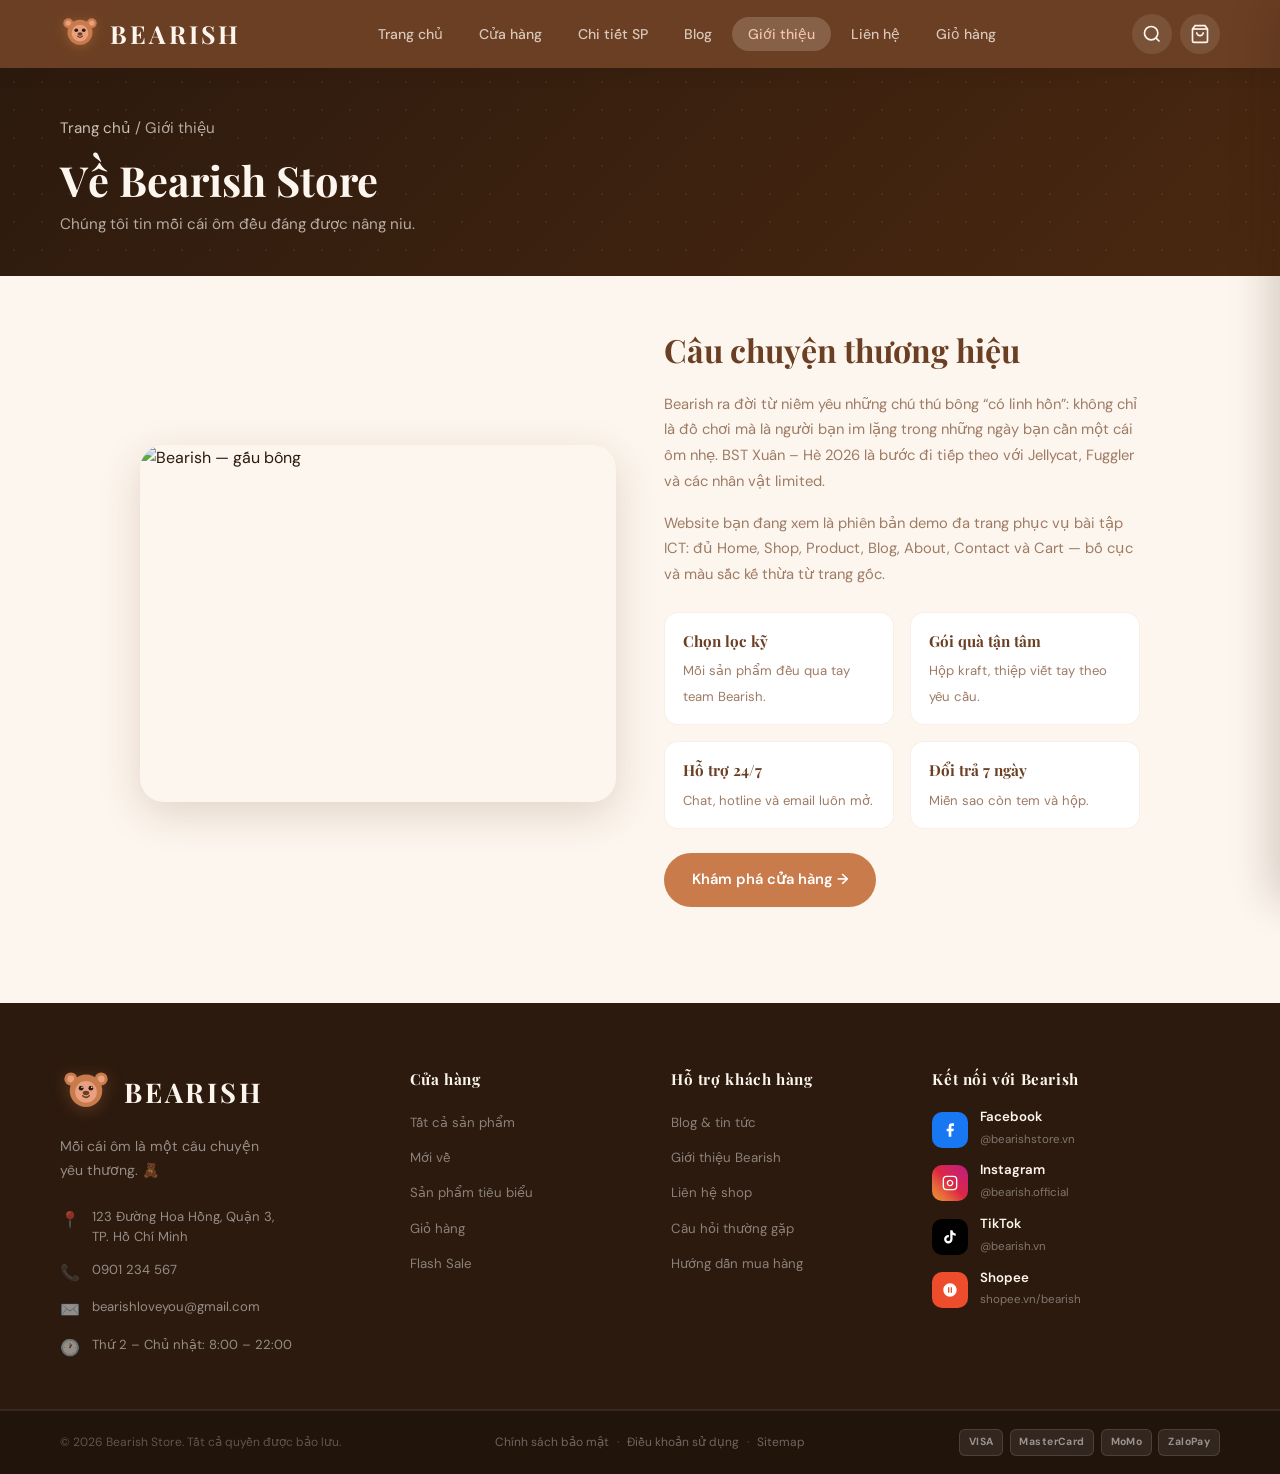
==== about.html @ 37c727de "Add files via upload" ====
<!DOCTYPE html>
<html lang="vi">
<head>
  <meta charset="UTF-8"/>
  <meta name="viewport" content="width=device-width, initial-scale=1.0"/>
  <title>Giới thiệu — Bearish Store</title>
  <link rel="preconnect" href="https://fonts.googleapis.com"/>
  <link href="https://fonts.googleapis.com/css2?family=Playfair+Display:ital,wght@0,700;1,400&family=DM+Sans:wght@300;400;500;600&display=swap" rel="stylesheet"/>
  <link rel="stylesheet" href="style.css"/>
  <link rel="stylesheet" href="about.css"/>
</head>
<body>

<header class="header">
  <a href="index.html" class="logo-wrap" aria-label="Bearish – Trang chủ">
    <svg class="logo-svg" viewBox="0 0 48 48" fill="none" xmlns="http://www.w3.org/2000/svg">
      <circle cx="10" cy="11" r="6" fill="#c97b4b"/>
      <circle cx="10" cy="11" r="3.2" fill="#e8a080"/>
      <circle cx="38" cy="11" r="6" fill="#c97b4b"/>
      <circle cx="38" cy="11" r="3.2" fill="#e8a080"/>
      <circle cx="24" cy="22" r="15" fill="#c97b4b"/>
      <circle cx="24" cy="23" r="10" fill="#e8a080"/>
      <circle cx="19.5" cy="19.5" r="2.2" fill="#2c1a0e"/>
      <circle cx="28.5" cy="19.5" r="2.2" fill="#2c1a0e"/>
      <ellipse cx="24" cy="24" rx="3" ry="2" fill="#6b3f23"/>
      <path d="M21 26.5 Q24 29.5 27 26.5" stroke="#6b3f23" stroke-width="1.4" fill="none" stroke-linecap="round"/>
    </svg>
    <span class="logo-text">BEARISH</span>
  </a>
  <button type="button" class="nav-toggle" id="navToggle" aria-label="Mở menu" aria-expanded="false">
    <span></span><span></span><span></span>
  </button>
  <nav class="site-nav" id="siteNav">
    <a href="index.html">Trang chủ</a>
    <a href="shop.html">Cửa hàng</a>
    <a href="product.html">Chi tiết SP</a>
    <a href="blog.html">Blog</a>
    <a href="about.html" class="is-active">Giới thiệu</a>
    <a href="contact.html">Liên hệ</a>
    <a href="cart.html">Giỏ hàng</a>
  </nav>
  <div class="header-actions">
    <button type="button" class="icon-btn" id="searchToggle" aria-label="Tìm kiếm">
      <svg width="20" height="20" fill="none" stroke="currentColor" stroke-width="2" viewBox="0 0 24 24">
        <circle cx="11" cy="11" r="8"/><line x1="21" y1="21" x2="16.65" y2="16.65"/>
      </svg>
    </button>
    <button type="button" class="icon-btn" id="cartToggle" aria-label="Giỏ hàng">
      <svg width="20" height="20" fill="none" stroke="currentColor" stroke-width="2" viewBox="0 0 24 24">
        <path d="M6 2L3 6v14a2 2 0 0 0 2 2h14a2 2 0 0 0 2-2V6l-3-4z"/>
        <line x1="3" y1="6" x2="21" y2="6"/>
        <path d="M16 10a4 4 0 0 1-8 0"/>
      </svg>
      <span class="cart-count" id="cartCount">0</span>
    </button>
  </div>
</header>

<div class="search-overlay" id="searchOverlay">
  <div class="search-container">
    <button type="button" class="search-close" id="searchClose" aria-label="Đóng">✕</button>
    <p class="search-label">Tìm kiếm sản phẩm</p>
    <div class="search-input-wrap">
      <svg width="20" height="20" fill="none" stroke="currentColor" stroke-width="2" viewBox="0 0 24 24">
        <circle cx="11" cy="11" r="8"/><line x1="21" y1="21" x2="16.65" y2="16.65"/>
      </svg>
      <input type="text" id="searchInput" placeholder="Nhập tên sản phẩm..." autocomplete="off"/>
    </div>
    <div class="search-results" id="searchResults"></div>
  </div>
</div>

<div class="cart-overlay" id="cartOverlay"></div>
<aside class="cart-drawer" id="cartDrawer" aria-label="Giỏ hàng">
  <div class="cart-header">
    <h3>🛒 Giỏ hàng</h3>
    <button type="button" class="cart-close" id="cartClose" aria-label="Đóng">✕</button>
  </div>
  <div class="cart-body" id="cartBody">
    <div class="cart-empty" id="cartEmpty">
      <div class="cart-empty-icon">🧸</div>
      <p>Giỏ hàng trống</p>
      <span>Hãy thêm vài chú gấu vào nhé!</span>
    </div>
    <ul class="cart-list" id="cartList"></ul>
  </div>
  <div class="cart-footer" id="cartFooter">
    <div class="cart-total">
      <span>Tổng cộng</span>
      <strong id="cartTotal">0đ</strong>
    </div>
    <button type="button" class="btn-checkout">Thanh toán ngay →</button>
    <a href="cart.html" class="cart-full-page-link">Xem giỏ hàng dạng bảng →</a>
    <button type="button" class="btn-continue" onclick="closeCart()">← Tiếp tục mua sắm</button>
  </div>
</aside>

<main class="page-main">
  <header class="page-hero">
    <div class="page-hero-inner">
      <p class="breadcrumb"><a href="index.html">Trang chủ</a> / Giới thiệu</p>
      <h1>Về Bearish Store</h1>
      <p>Chúng tôi tin mỗi cái ôm đều đáng được nâng niu.</p>
    </div>
  </header>

  <section class="about-section">
    <div class="about-grid">
      <div class="about-visual">
        <img src="images/hero.jpg" alt="Bearish — gấu bông" loading="lazy"/>
      </div>
      <div class="about-copy">
        <h2>Câu chuyện thương hiệu</h2>
        <p>
          Bearish ra đời từ niềm yêu những chú thú bông “có linh hồn”: không chỉ là đồ chơi mà là người bạn im lặng
          trong những ngày bạn cần một cái ôm nhẹ. BST Xuân – Hè 2026 là bước đi tiếp theo với Jellycat, Fuggler và
          các nhân vật limited.
        </p>
        <p>
          Website bạn đang xem là phiên bản demo đa trang phục vụ bài tập ICT: đủ Home, Shop, Product, Blog, About,
          Contact và Cart — bố cục và màu sắc kế thừa từ trang gốc.
        </p>
        <div class="about-values">
          <div class="about-value">
            <strong>Chọn lọc kỹ</strong>
            <span>Mỗi sản phẩm đều qua tay team Bearish.</span>
          </div>
          <div class="about-value">
            <strong>Gói quà tận tâm</strong>
            <span>Hộp kraft, thiệp viết tay theo yêu cầu.</span>
          </div>
          <div class="about-value">
            <strong>Hỗ trợ 24/7</strong>
            <span>Chat, hotline và email luôn mở.</span>
          </div>
          <div class="about-value">
            <strong>Đổi trả 7 ngày</strong>
            <span>Miễn sao còn tem và hộp.</span>
          </div>
        </div>
        <p class="about-cta-wrap">
          <a href="shop.html" class="btn-primary-lg about-cta-link">Khám phá cửa hàng →</a>
        </p>
      </div>
    </div>
  </section>
</main>

<footer class="site-footer">
  <div class="footer-top">
    <div class="footer-inner">
      <div class="footer-col footer-brand-col">
        <a href="index.html" class="footer-logo-wrap" aria-label="Bearish">
          <svg class="footer-logo-svg" viewBox="0 0 48 48" fill="none" xmlns="http://www.w3.org/2000/svg">
            <circle cx="10" cy="11" r="6" fill="#c97b4b"/>
            <circle cx="10" cy="11" r="3.2" fill="#e8a080"/>
            <circle cx="38" cy="11" r="6" fill="#c97b4b"/>
            <circle cx="38" cy="11" r="3.2" fill="#e8a080"/>
            <circle cx="24" cy="22" r="15" fill="#c97b4b"/>
            <circle cx="24" cy="23" r="10" fill="#e8a080"/>
            <circle cx="19.5" cy="19.5" r="2.2" fill="#2c1a0e"/>
            <circle cx="20.3" cy="18.7" r="0.7" fill="white"/>
            <circle cx="28.5" cy="19.5" r="2.2" fill="#2c1a0e"/>
            <circle cx="29.3" cy="18.7" r="0.7" fill="white"/>
            <ellipse cx="24" cy="24" rx="3" ry="2" fill="#6b3f23"/>
            <path d="M21 26.5 Q24 29.5 27 26.5" stroke="#6b3f23" stroke-width="1.4" fill="none" stroke-linecap="round"/>
          </svg>
          <span class="footer-logo-text">BEARISH</span>
        </a>
        <p class="footer-tagline">Mỗi cái ôm là một câu chuyện<br/>yêu thương. 🧸</p>
        <div class="footer-info-list">
          <div class="footer-info-item">
            <span class="fi-icon">📍</span>
            <span>123 Đường Hoa Hồng, Quận 3,<br/>TP. Hồ Chí Minh</span>
          </div>
          <div class="footer-info-item">
            <span class="fi-icon">📞</span>
            <span>0901 234 567</span>
          </div>
          <div class="footer-info-item">
            <span class="fi-icon">✉️</span>
            <span>bearishloveyou@gmail.com</span>
          </div>
          <div class="footer-info-item">
            <span class="fi-icon">🕐</span>
            <span>Thứ 2 – Chủ nhật: 8:00 – 22:00</span>
          </div>
        </div>
      </div>
      <div class="footer-col">
        <h5>Cửa hàng</h5>
        <ul>
          <li><a href="shop.html">Tất cả sản phẩm</a></li>
          <li><a href="index.html#new-products">Mới về</a></li>
          <li><a href="product.html">Sản phẩm tiêu biểu</a></li>
          <li><a href="cart.html">Giỏ hàng</a></li>
          <li><a href="index.html#banner">Flash Sale</a></li>
        </ul>
      </div>
      <div class="footer-col">
        <h5>Hỗ trợ khách hàng</h5>
        <ul>
          <li><a href="blog.html">Blog &amp; tin tức</a></li>
          <li><a href="about.html">Giới thiệu Bearish</a></li>
          <li><a href="contact.html">Liên hệ shop</a></li>
          <li><a href="contact.html">Câu hỏi thường gặp</a></li>
          <li><a href="shop.html">Hướng dẫn mua hàng</a></li>
        </ul>
      </div>
      <div class="footer-col footer-social-col">
        <h5>Kết nối với Bearish</h5>
        <div class="footer-socials">
          <a href="#" class="social-link" aria-label="Facebook">
            <div class="social-icon social-icon--fb">
              <svg width="16" height="16" fill="white" viewBox="0 0 24 24"><path d="M18 2h-3a5 5 0 0 0-5 5v3H7v4h3v8h4v-8h3l1-4h-4V7a1 1 0 0 1 1-1h3z"/></svg>
            </div>
            <div class="social-info">
              <strong>Facebook</strong>
              <span>@bearishstore.vn</span>
            </div>
          </a>
          <a href="#" class="social-link" aria-label="Instagram">
            <div class="social-icon social-icon--ig">
              <svg width="16" height="16" fill="none" stroke="white" stroke-width="2" viewBox="0 0 24 24"><rect x="2" y="2" width="20" height="20" rx="5" ry="5"/><path d="M16 11.37A4 4 0 1 1 12.63 8 4 4 0 0 1 16 11.37z"/><line x1="17.5" y1="6.5" x2="17.51" y2="6.5"/></svg>
            </div>
            <div class="social-info">
              <strong>Instagram</strong>
              <span>@bearish.official</span>
            </div>
          </a>
          <a href="#" class="social-link" aria-label="TikTok">
            <div class="social-icon social-icon--tt">
              <svg width="16" height="16" fill="white" viewBox="0 0 24 24"><path d="M19.59 6.69a4.83 4.83 0 0 1-3.77-4.25V2h-3.45v13.67a2.89 2.89 0 0 1-2.88 2.5 2.89 2.89 0 0 1-2.89-2.89 2.89 2.89 0 0 1 2.89-2.89c.28 0 .54.04.79.1V9.01a6.28 6.28 0 0 0-.79-.05 6.34 6.34 0 0 0-6.34 6.34 6.34 6.34 0 0 0 6.34 6.34 6.34 6.34 0 0 0 6.33-6.34V8.69a8.19 8.19 0 0 0 4.79 1.53V6.78a4.85 4.85 0 0 1-1.02-.09z"/></svg>
            </div>
            <div class="social-info">
              <strong>TikTok</strong>
              <span>@bearish.vn</span>
            </div>
          </a>
          <a href="#" class="social-link" aria-label="Shopee">
            <div class="social-icon social-icon--shopee">
              <svg width="16" height="16" fill="white" viewBox="0 0 24 24"><path d="M12 2C6.48 2 2 6.48 2 12s4.48 10 10 10 10-4.48 10-10S17.52 2 12 2zm-1 14H9V8h2v8zm4 0h-2V8h2v8z"/></svg>
            </div>
            <div class="social-info">
              <strong>Shopee</strong>
              <span>shopee.vn/bearish</span>
            </div>
          </a>
        </div>
      </div>
    </div>
  </div>
  <div class="footer-bottom">
    <div class="footer-bottom-inner">
      <p>© 2026 Bearish Store. Tất cả quyền được bảo lưu.</p>
      <div class="footer-bottom-links">
        <a href="#">Chính sách bảo mật</a>
        <span>·</span>
        <a href="#">Điều khoản sử dụng</a>
        <span>·</span>
        <a href="#">Sitemap</a>
      </div>
      <div class="footer-payment-icons">
        <span class="pay-badge">VISA</span>
        <span class="pay-badge">MasterCard</span>
        <span class="pay-badge">MoMo</span>
        <span class="pay-badge">ZaloPay</span>
      </div>
    </div>
  </div>
</footer>

<button type="button" class="back-to-top" id="backToTop" aria-label="Lên đầu trang" onclick="window.scrollTo({top:0,behavior:'smooth'})">
  <svg width="20" height="20" fill="none" stroke="currentColor" stroke-width="2.5" viewBox="0 0 24 24"><polyline points="18 15 12 9 6 15"/></svg>
</button>
<div class="toast" id="toast"></div>
<script src="main.js" defer></script>
</body>
</html>
---- style.css ----
@import url('https://fonts.googleapis.com/css2?family=Playfair+Display:ital,wght@0,700;1,400&family=DM+Sans:wght@300;400;500;600&display=swap');

:root {
  --cream:      #fdf6ee;
  --warm:       #fffaf5;
  --blush:      #f2c4b0;
  --peach:      #e8a080;
  --caramel:    #c97b4b;
  --brown:      #6b3f23;
  --dark:       #2c1a0e;
  --muted:      #9e7b65;
  --white:      #ffffff;
 
  --font-head:  'Playfair Display', Georgia, serif;
  --font-body:  'DM Sans', Arial, sans-serif;
 
  --r-sm:  8px;
  --r-md:  14px;
  --r-lg:  24px;
  --r-pill:999px;
 
  --shadow:      0 4px 20px rgba(107,63,35,.10);
  --shadow-lg:   0 12px 40px rgba(107,63,35,.18);
  --transition:  0.28s cubic-bezier(.34,1.56,.64,1);
}

*, *::before, *::after { box-sizing: border-box; margin: 0; padding: 0; }
html { scroll-behavior: smooth; }
body {
  font-family: var(--font-body);
  background: var(--cream);
  color: var(--dark);
  line-height: 1.6;
  -webkit-font-smoothing: antialiased;
}
a { text-decoration: none; color: inherit; }
img { display: block; max-width: 100%; }
ul { list-style: none; }
button { font-family: var(--font-body); cursor: pointer; }
 

.header {
  position: sticky;
  top: 0;
  z-index: 200;
  display: flex;
  align-items: center;
  justify-content: space-between;
  padding: 0 60px;
  height: 68px;
  background: var(--brown);
  box-shadow: 0 2px 16px rgba(44,26,14,.25);
}
 
.logo {
  font-family: var(--font-head);
  font-size: 1.6rem;
  font-weight: 700;
  color: var(--cream);
  letter-spacing: 3px;
  user-select: none;
}
 
.nav-toggle {
  display: none;
  flex-direction: column;
  justify-content: center;
  gap: 5px;
  width: 44px;
  height: 44px;
  padding: 10px;
  border: none;
  background: rgba(253, 246, 238, 0.1);
  border-radius: 10px;
  cursor: pointer;
  flex-shrink: 0;
}

.nav-toggle span {
  display: block;
  width: 22px;
  height: 2px;
  background: var(--cream);
  border-radius: 2px;
  transition: transform 0.25s, opacity 0.25s;
}

.nav-toggle[aria-expanded="true"] span:nth-child(1) {
  transform: translateY(7px) rotate(45deg);
}

.nav-toggle[aria-expanded="true"] span:nth-child(2) {
  opacity: 0;
}

.nav-toggle[aria-expanded="true"] span:nth-child(3) {
  transform: translateY(-7px) rotate(-45deg);
}

.header .site-nav {
  display: flex;
  gap: 4px;
  align-items: center;
}

.header .site-nav a {
  padding: 6px 16px;
  font-size: 0.88rem;
  font-weight: 500;
  color: rgba(253,246,238,.75);
  border-radius: var(--r-pill);
  transition: background .2s, color .2s;
}
 
.header .site-nav a:hover {
  background: rgba(253,246,238,.12);
  color: var(--blush);
}

.header .site-nav a.is-active {
  background: rgba(253,246,238,.18);
  color: var(--blush);
}
 
.header-actions { display: flex; gap: 8px; }
 
.icon-btn {
  position: relative;
  width: 40px; height: 40px;
  display: flex; align-items: center; justify-content: center;
  border: none;
  background: rgba(253,246,238,.1);
  border-radius: 50%;
  color: var(--cream);
  transition: background var(--transition), transform var(--transition);
}
 
.icon-btn:hover { background: rgba(253,246,238,.22); transform: scale(1.1); }
 
.cart-count {
  position: absolute;
  top: 3px; right: 3px;
  min-width: 18px; height: 18px;
  background: var(--caramel);
  color: #fff;
  font-size: 0.6rem;
  font-weight: 700;
  border-radius: var(--r-pill);
  display: none;
  align-items: center;
  justify-content: center;
  padding: 0 3px;
}

.cart-count.is-visible {
  display: flex;
}
 

 

.section-head {
  text-align: center;
  margin-bottom: 2.5rem;
}
 
.section-head h2 {
  font-family: var(--font-head);
  font-size: clamp(1.5rem, 3vw, 2.2rem);
  font-weight: 700;
  color: var(--brown);
  letter-spacing: .06em;
  margin-bottom: .5rem;
}
 
.section-head p {
  font-size: .9rem;
  color: var(--muted);
  font-weight: 300;
}
 

.products, .new-products {
  padding: 72px 60px;
}
 
.products { background: var(--cream); }
.new-products { background: var(--warm); }
 
.product-grid {
  display: grid;
  grid-template-columns: repeat(4, 1fr);
  gap: 22px;
}
 

.product {
  position: relative;
  background: var(--white);
  border: 1px solid rgba(201,123,75,.12);
  border-radius: var(--r-lg);
  overflow: hidden;
  transition: transform var(--transition), box-shadow .3s;
}
 
.product:hover {
  transform: translateY(-6px);
  box-shadow: var(--shadow-lg);
}
 

.prod-badge {
  position: absolute;
  top: 12px; left: 12px;
  z-index: 2;
  padding: .25rem .65rem;
  border-radius: var(--r-pill);
  font-size: .68rem;
  font-weight: 700;
  letter-spacing: .04em;
  text-transform: uppercase;
}
 
.badge-hot     { background: #ff5722; color: #fff; }
.badge-new     { background: var(--caramel); color: #fff; }
.badge-limited { background: var(--brown); color: #fff; }
 

.prod-img-wrap {
  width: 100%;
  aspect-ratio: 1/1;
  overflow: hidden;
  background: #f9f6f2;
  display: flex; align-items: center; justify-content: center;
}
 
.prod-img-wrap img {
  width: 100%;
  height: 100%;
  object-fit: contain;
  padding: 12px;
  transition: transform .4s ease;
}
 
.product:hover .prod-img-wrap img { transform: scale(1.06); }
 

.prod-info {
  padding: 1rem 1.1rem 1.25rem;
}
 
.prod-info h4 {
  font-family: var(--font-head);
  font-size: .95rem;
  font-weight: 700;
  color: var(--dark);
  margin-bottom: .35rem;
  line-height: 1.35;
}
 
.prod-price {
  font-size: .95rem;
  font-weight: 600;
  color: var(--caramel);
  margin-bottom: .85rem;
}
 
.btn-add {
  width: 100%;
  padding: .6rem;
  background: var(--cream);
  border: 1.5px solid rgba(201,123,75,.3);
  border-radius: var(--r-pill);
  font-size: .8rem;
  font-weight: 600;
  color: var(--brown);
  transition: background .2s, color .2s, border-color .2s, transform var(--transition);
}
 
.btn-add:hover {
  background: var(--caramel);
  border-color: var(--caramel);
  color: #fff;
  transform: scale(1.02);
}
 

.fuggler-grid { grid-template-columns: repeat(4, 1fr); }
 
.fuggler-card {
  border-color: rgba(107,63,35,.18);
}
 
.fuggler-card .prod-img-wrap {
  background: #f5ede4;
}
 

.small-banner {
  background: linear-gradient(135deg, var(--brown) 0%, #3d200e 100%);
  padding: 64px 60px;
  text-align: center;
  position: relative;
  overflow: hidden;
}
 
.small-banner::before {
  content: '';
  position: absolute;
  inset: 0;
  background-image: radial-gradient(circle, rgba(242,196,176,.07) 1px, transparent 1px);
  background-size: 28px 28px;
}
 
.banner-inner { position: relative; z-index: 1; }
 
.banner-inner h2 {
  font-family: var(--font-head);
  font-size: clamp(2rem, 4vw, 3rem);
  color: var(--cream);
  font-weight: 700;
  margin-bottom: .5rem;
}
 
.banner-inner p {
  font-size: .9rem;
  color: var(--blush);
  margin-bottom: 1.75rem;
}
 
.banner-inner button {
  padding: 12px 32px;
  background: var(--caramel);
  color: #fff;
  border: none;
  border-radius: var(--r-pill);
  font-size: .9rem;
  font-weight: 600;
  transition: background .2s, transform var(--transition);
}
 
.banner-inner button:hover { background: var(--cream); color: var(--brown); transform: translateY(-2px); }
 

.newsletter {
  padding: 72px 60px;
  background: var(--cream);
  text-align: center;
}
 
.newsletter-inner { max-width: 560px; margin: 0 auto; }
 
.newsletter-inner h2 {
  font-family: var(--font-head);
  font-size: clamp(1.6rem, 3vw, 2.2rem);
  font-weight: 700;
  color: var(--brown);
  margin-bottom: .5rem;
}
 
.newsletter-inner > p {
  font-size: .9rem;
  color: var(--muted);
  margin-bottom: 1.5rem;
}
 
.newsletter-box {
  display: flex;
  gap: 0;
  border-radius: var(--r-pill);
  overflow: hidden;
  box-shadow: var(--shadow);
  border: 1.5px solid rgba(201,123,75,.2);
}
 
.newsletter-box input {
  flex: 1;
  padding: 14px 20px;
  border: none;
  outline: none;
  font-family: var(--font-body);
  font-size: .9rem;
  background: var(--white);
  color: var(--dark);
}
 
.newsletter-box button {
  padding: 14px 24px;
  background: var(--caramel);
  color: #fff;
  border: none;
  font-weight: 600;
  font-size: .88rem;
  transition: background .2s;
}
 
.newsletter-box button:hover { background: var(--brown); }
 
.newsletter-note { font-size: .75rem; color: var(--muted); margin-top: 1rem; }
 

footer {
  background: var(--dark);
  color: rgba(255,255,255,.6);
  padding: 0;
}
 
.footer-inner {
  display: flex;
  justify-content: space-between;
  align-items: flex-start;
  padding: 48px 60px;
  gap: 48px;
  flex-wrap: wrap;
}
 
.footer-logo {
  font-family: var(--font-head);
  font-size: 1.5rem;
  font-weight: 700;
  color: var(--cream);
  letter-spacing: 3px;
  margin-bottom: .75rem;
}
 
.footer-brand p { font-size: .85rem; line-height: 1.65; max-width: 200px; }
 
.footer-links { display: flex; gap: 48px; }
 
.footer-links div { display: flex; flex-direction: column; gap: 8px; }
 
.footer-links h5 {
  font-family: var(--font-head);
  font-size: .88rem;
  font-weight: 700;
  color: var(--cream);
  margin-bottom: 4px;
}
 
.footer-links a { font-size: .82rem; color: rgba(255,255,255,.45); transition: color .2s; }
.footer-links a:hover { color: var(--blush); }
 
.footer-bottom {
  padding: 18px 60px;
  border-top: 1px solid rgba(255,255,255,.08);
  font-size: .78rem;
  text-align: center;
  color: rgba(255,255,255,.3);
}
 

.search-overlay {
  position: fixed;
  inset: 0;
  z-index: 900;
  background: rgba(44,26,14,.7);
  backdrop-filter: blur(6px);
  display: flex;
  align-items: flex-start;
  justify-content: center;
  padding-top: 100px;
  opacity: 0;
  pointer-events: none;
  transition: opacity .3s;
}
 
.search-overlay.show { opacity: 1; pointer-events: all; }
 
.search-container {
  background: var(--white);
  border-radius: var(--r-lg);
  padding: 2rem 2rem 1.5rem;
  width: 100%;
  max-width: 580px;
  position: relative;
  box-shadow: 0 24px 64px rgba(44,26,14,.35);
}
 
.search-close {
  position: absolute;
  top: 1rem; right: 1rem;
  width: 32px; height: 32px;
  border: none;
  background: rgba(201,123,75,.12);
  border-radius: 50%;
  font-size: .85rem;
  color: var(--brown);
  display: flex; align-items: center; justify-content: center;
}
 
.search-close:hover { background: var(--caramel); color: #fff; }
 
.search-label {
  font-size: .75rem;
  font-weight: 600;
  letter-spacing: .08em;
  text-transform: uppercase;
  color: var(--caramel);
  margin-bottom: 1rem;
}
 
.search-input-wrap {
  display: flex;
  align-items: center;
  gap: .75rem;
  padding: .75rem 1rem;
  border: 2px solid rgba(201,123,75,.25);
  border-radius: var(--r-md);
  background: var(--cream);
  transition: border-color .2s;
}
 
.search-input-wrap:focus-within { border-color: var(--caramel); }
 
.search-input-wrap svg { color: var(--muted); flex-shrink: 0; }
 
.search-input-wrap input {
  flex: 1;
  border: none;
  outline: none;
  font-family: var(--font-body);
  font-size: 1rem;
  background: transparent;
  color: var(--dark);
}
 
.search-results { margin-top: 1rem; max-height: 240px; overflow-y: auto; }
 
.result-item {
  padding: .7rem 1rem;
  border-radius: var(--r-sm);
  font-size: .9rem;
  color: var(--dark);
  transition: background .15s;
  cursor: pointer;
}
 
.result-item:hover { background: rgba(201,123,75,.1); }
.result-item mark { background: none; color: var(--caramel); font-weight: 700; }

a.result-item {
  display: block;
  text-decoration: none;
  color: inherit;
}
 
.no-result { font-size: .88rem; color: var(--muted); padding: .75rem 1rem; }
 
.search-suggestions {
  display: flex;
  align-items: center;
  gap: .5rem;
  flex-wrap: wrap;
  margin-top: 1.25rem;
  padding-top: 1rem;
  border-top: 1px solid rgba(201,123,75,.12);
  font-size: .8rem;
  color: var(--muted);
}
 
.suggest-tag {
  padding: .28rem .75rem;
  background: rgba(201,123,75,.1);
  border: none;
  border-radius: var(--r-pill);
  font-size: .78rem;
  font-weight: 500;
  color: var(--caramel);
  transition: background .2s, color .2s;
}
 
.suggest-tag:hover { background: var(--caramel); color: #fff; }
 

.cart-overlay {
  position: fixed;
  inset: 0;
  z-index: 300;
  background: rgba(44,26,14,.45);
  opacity: 0;
  pointer-events: none;
  transition: opacity .3s;
}
 
.cart-overlay.show { opacity: 1; pointer-events: all; }
 
.cart-drawer {
  position: fixed;
  top: 0; right: 0;
  z-index: 400;
  width: 400px;
  max-width: 95vw;
  height: 100vh;
  background: var(--white);
  box-shadow: -8px 0 40px rgba(44,26,14,.2);
  display: flex;
  flex-direction: column;
  transform: translateX(100%);
  transition: transform .35s cubic-bezier(.4,0,.2,1);
}
 
.cart-drawer.open { transform: translateX(0); }
 
.cart-header {
  display: flex;
  align-items: center;
  justify-content: space-between;
  padding: 1.25rem 1.5rem;
  border-bottom: 1px solid rgba(201,123,75,.15);
  background: var(--cream);
}
 
.cart-header h3 { font-family: var(--font-head); font-size: 1.1rem; color: var(--brown); }
 
.cart-close {
  width: 32px; height: 32px;
  border: none;
  background: rgba(201,123,75,.12);
  border-radius: 50%;
  font-size: .85rem;
  color: var(--brown);
  display: flex; align-items: center; justify-content: center;
}
 
.cart-close:hover { background: var(--caramel); color: #fff; }
 
.cart-body { flex: 1; overflow-y: auto; padding: 1.25rem 1.5rem; }
 
.cart-empty {
  text-align: center;
  padding: 3rem 0;
}
 
.cart-empty-icon { font-size: 3rem; margin-bottom: 1rem; }
.cart-empty p { font-weight: 600; color: var(--dark); margin-bottom: .35rem; }
.cart-empty span { font-size: .85rem; color: var(--muted); }

.cart-empty.is-hidden {
  display: none;
}
 
.cart-list { display: flex; flex-direction: column; gap: .75rem; }
 
.cart-item {
  background: var(--cream);
  border: 1px solid rgba(201,123,75,.12);
  border-radius: var(--r-md);
  padding: .9rem 1rem;
  display: flex;
  flex-direction: column;
  gap: .5rem;
}
 
.cart-item-row {
  display: flex;
  gap: 0.75rem;
  align-items: flex-start;
}

.cart-item-thumb {
  width: 52px;
  height: 52px;
  object-fit: contain;
  border-radius: var(--r-sm);
  background: var(--white);
  flex-shrink: 0;
}

.cart-item-info {
  display: flex;
  justify-content: space-between;
  align-items: flex-start;
  gap: 0.5rem;
  flex: 1;
  min-width: 0;
}

.cart-item-info strong {
  font-size: 0.88rem;
  color: var(--dark);
  line-height: 1.35;
}

.cart-item-info span {
  font-size: 0.82rem;
  font-weight: 600;
  color: var(--caramel);
  white-space: nowrap;
}

.cart-line-subtotal {
  font-size: 0.78rem;
  color: var(--muted);
  margin-top: 0.25rem;
}
 
.cart-item-controls {
  display: flex;
  align-items: center;
  gap: .5rem;
}
 
.cart-item-controls button {
  width: 28px; height: 28px;
  border: 1.5px solid rgba(201,123,75,.3);
  background: var(--white);
  border-radius: 50%;
  font-size: .9rem;
  font-weight: 700;
  color: var(--brown);
  display: flex; align-items: center; justify-content: center;
  transition: background .15s;
}
 
.cart-item-controls button:hover { background: var(--caramel); color: #fff; border-color: var(--caramel); }
.cart-item-controls span { font-size: .9rem; font-weight: 600; min-width: 20px; text-align: center; }
 
.cart-remove {
  margin-left: auto;
  border-color: rgba(200,0,0,.2) !important;
  color: #c62828 !important;
}
 
.cart-remove:hover { background: #c62828 !important; border-color: #c62828 !important; color: #fff !important; }
 
.cart-footer {
  padding: 1.25rem 1.5rem;
  border-top: 1px solid rgba(201,123,75,.15);
  background: var(--cream);
  display: none;
  flex-direction: column;
  gap: .75rem;
}

.cart-footer.is-visible {
  display: flex;
}
 
.cart-total {
  display: flex;
  justify-content: space-between;
  font-size: .9rem;
  color: var(--muted);
}
 
.cart-total strong {
  font-size: 1.1rem;
  font-weight: 700;
  color: var(--caramel);
}
 
.btn-checkout {
  width: 100%;
  padding: .9rem;
  background: var(--caramel);
  color: #fff;
  border: none;
  border-radius: var(--r-pill);
  font-size: .9rem;
  font-weight: 600;
  transition: background .2s, transform var(--transition);
}
 
.btn-checkout:hover { background: var(--brown); transform: translateY(-1px); }
 
.btn-continue {
  width: 100%;
  padding: .7rem;
  background: transparent;
  border: 1.5px solid rgba(107,63,35,.2);
  border-radius: var(--r-pill);
  font-size: .82rem;
  font-weight: 500;
  color: var(--muted);
  transition: border-color .2s, color .2s;
}
 
.btn-continue:hover { border-color: var(--caramel); color: var(--caramel); }

.cart-full-page-link {
  display: block;
  text-align: center;
  font-size: 0.82rem;
  font-weight: 600;
  color: var(--caramel);
  text-decoration: none;
  padding: 0.35rem 0;
  transition: color 0.2s;
}

.cart-full-page-link:hover {
  color: var(--brown);
  text-decoration: underline;
}
 

.chat-bubble {
  position: fixed;
  bottom: 90px; right: 28px;
  z-index: 500;
  display: flex;
  align-items: center;
  gap: .5rem;
  padding: .7rem 1.2rem .7rem .9rem;
  background: var(--caramel);
  color: #fff;
  border-radius: var(--r-pill);
  box-shadow: 0 8px 28px rgba(201,123,75,.45);
  cursor: pointer;
  transition: background .2s, transform var(--transition), box-shadow .2s;
  user-select: none;
}
 
.chat-bubble:hover {
  background: var(--brown);
  transform: translateY(-3px);
  box-shadow: 0 12px 36px rgba(107,63,35,.45);
}
 
.chat-icon { font-size: 1.15rem; }
.chat-label { font-size: .82rem; font-weight: 600; letter-spacing: .03em; }
 
.chat-dot {
  position: absolute;
  top: -3px; right: -3px;
  width: 12px; height: 12px;
  background: #4caf50;
  border: 2px solid #fff;
  border-radius: 50%;
  animation: chatPulse 2s infinite;
}
 
@keyframes chatPulse {
  0%,100% { transform: scale(1); opacity: 1; }
  50%      { transform: scale(1.3); opacity: .7; }
}
 
.chat-box {
  position: fixed;
  bottom: 160px; right: 28px;
  z-index: 500;
  width: 340px;
  max-width: calc(100vw - 40px);
  background: var(--white);
  border-radius: var(--r-lg);
  box-shadow: 0 16px 52px rgba(44,26,14,.22);
  overflow: hidden;
  transform: scale(.92) translateY(12px);
  opacity: 0;
  pointer-events: none;
  transition: transform .3s cubic-bezier(.34,1.56,.64,1), opacity .25s;
  transform-origin: bottom right;
}
 
.chat-box.open { transform: scale(1) translateY(0); opacity: 1; pointer-events: all; }
 
.chat-box-header {
  display: flex;
  align-items: center;
  justify-content: space-between;
  padding: .9rem 1rem;
  background: var(--brown);
  color: #fff;
}
 
.chat-agent { display: flex; align-items: center; gap: .65rem; }
.agent-avatar { font-size: 1.4rem; }
.chat-agent strong { display: block; font-size: .88rem; font-family: var(--font-head); }
.agent-status { font-size: .7rem; color: #a5d6a7; }
 
.chat-box-header > button {
  width: 28px; height: 28px;
  border: none;
  background: rgba(255,255,255,.15);
  border-radius: 50%;
  color: #fff;
  font-size: .8rem;
  display: flex; align-items: center; justify-content: center;
}
 
.chat-box-header > button:hover { background: rgba(255,255,255,.28); }
 
.chat-messages {
  padding: 1rem;
  max-height: 210px;
  overflow-y: auto;
  display: flex;
  flex-direction: column;
  gap: .65rem;
  background: #faf5f0;
}
 
.chat-msg { display: flex; flex-direction: column; }
 
.msg-agent { align-items: flex-start; }
.msg-user  { align-items: flex-end; }
 
.msg-bubble {
  max-width: 85%;
  padding: .6rem .9rem;
  border-radius: 16px;
  font-size: .83rem;
  line-height: 1.5;
}
 
.msg-agent .msg-bubble { background: var(--white); color: var(--dark); border-bottom-left-radius: 4px; box-shadow: 0 1px 4px rgba(0,0,0,.08); }
.msg-user  .msg-bubble { background: var(--caramel); color: #fff; border-bottom-right-radius: 4px; }
 
.msg-time { font-size: .65rem; color: var(--muted); margin-top: .25rem; padding: 0 .25rem; }
 
.chat-quick-btns {
  display: flex;
  gap: .4rem;
  padding: .6rem .85rem;
  background: var(--white);
  border-top: 1px solid rgba(201,123,75,.1);
  flex-wrap: wrap;
}
 
.chat-quick-btns button {
  padding: .3rem .65rem;
  background: rgba(201,123,75,.1);
  border: 1px solid rgba(201,123,75,.2);
  border-radius: var(--r-pill);
  font-size: .72rem;
  font-weight: 500;
  color: var(--caramel);
  transition: background .15s;
}
 
.chat-quick-btns button:hover { background: var(--caramel); color: #fff; }
 
.chat-input-row {
  display: flex;
  gap: .5rem;
  padding: .75rem .85rem;
  border-top: 1px solid rgba(201,123,75,.12);
  background: var(--white);
}
 
.chat-input-row input {
  flex: 1;
  padding: .5rem .75rem;
  border: 1.5px solid rgba(201,123,75,.2);
  border-radius: var(--r-pill);
  outline: none;
  font-family: var(--font-body);
  font-size: .82rem;
  background: var(--cream);
  color: var(--dark);
  transition: border-color .2s;
}
 
.chat-input-row input:focus { border-color: var(--caramel); }
 
.chat-input-row button {
  width: 36px; height: 36px;
  background: var(--caramel);
  border: none;
  border-radius: 50%;
  color: #fff;
  display: flex; align-items: center; justify-content: center;
  flex-shrink: 0;
  transition: background .15s, transform var(--transition);
}
 
.chat-input-row button:hover { background: var(--brown); transform: scale(1.1); }
 
 

.back-to-top {
  position: fixed;
  bottom: 28px; right: 28px;
  z-index: 500;
  width: 46px; height: 46px;
  background: var(--brown);
  border: none;
  border-radius: 50%;
  color: #fff;
  display: flex; align-items: center; justify-content: center;
  box-shadow: 0 4px 18px rgba(107,63,35,.4);
  opacity: 0;
  pointer-events: none;
  transform: translateY(16px);
  transition: opacity .3s, transform .3s, background .2s;
}
 
.back-to-top.visible { opacity: 1; pointer-events: all; transform: translateY(0); }
.back-to-top:hover { background: var(--caramel); transform: translateY(-3px); }
 

.toast {
  position: fixed;
  bottom: 36px;
  left: 50%;
  transform: translateX(-50%) translateY(20px);
  z-index: 999;
  background: var(--dark);
  color: var(--cream);
  padding: .75rem 1.5rem;
  border-radius: var(--r-pill);
  font-size: .85rem;
  font-weight: 500;
  opacity: 0;
  pointer-events: none;
  transition: opacity .3s, transform .3s;
  white-space: nowrap;
  box-shadow: 0 6px 24px rgba(44,26,14,.35);
}
 
.toast.show { opacity: 1; transform: translateX(-50%) translateY(0); }
 

@media (max-width: 1024px) {
  .header { padding: 0 30px; }
  .hero-inner { padding: 60px 30px; gap: 40px; }
  .products, .new-products { padding: 56px 30px; }
  .features { padding: 40px 30px; }
  .small-banner, .newsletter { padding: 56px 30px; }
  .footer-inner { padding: 40px 30px; }
  .footer-bottom { padding: 18px 30px; }
  .product-grid { grid-template-columns: repeat(3, 1fr); }
  .fuggler-grid { grid-template-columns: repeat(2, 1fr); }
}
 
@media (max-width: 900px) {
  .nav-toggle {
    display: flex;
  }

  .header .site-nav {
    position: fixed;
    top: 68px;
    left: 0;
    right: 0;
    z-index: 199;
    flex-direction: column;
    align-items: stretch;
    padding: 12px 20px 20px;
    background: var(--brown);
    border-top: 1px solid rgba(253, 246, 238, 0.08);
    box-shadow: 0 16px 32px rgba(44, 26, 14, 0.35);
    max-height: calc(100vh - 68px);
    overflow-y: auto;
    transform: translateY(-120%);
    opacity: 0;
    visibility: hidden;
    pointer-events: none;
    transition: transform 0.3s ease, opacity 0.3s ease, visibility 0.3s;
  }

  .header .site-nav.is-open {
    transform: translateY(0);
    opacity: 1;
    visibility: visible;
    pointer-events: all;
  }

  .header .site-nav a {
    padding: 12px 16px;
  }
}

body.nav-open {
  overflow: hidden;
}

@media (max-width: 768px) {
  .header { padding: 0 20px; }
  .hero-inner {
    grid-template-columns: 1fr;
    padding: 48px 24px 56px;
    gap: 40px;
    text-align: center;
  }
  .hero-actions { justify-content: center; }
  .hero-stats   { justify-content: center; }
  .hero-img-wrap { max-width: 400px; margin: 0 auto; }
  .hero-float-badge { left: 0; bottom: 16px; }
  .hero-float-tag   { right: 0; }
  .product-grid { grid-template-columns: repeat(2, 1fr); }
  .features { flex-direction: column; align-items: center; gap: 32px; padding: 40px 20px; }
  .products, .new-products { padding: 48px 20px; }
  .small-banner, .newsletter { padding: 48px 20px; }
  .footer-inner { flex-direction: column; padding: 36px 20px; }
  .footer-links { gap: 32px; }
  .cart-drawer { width: 100%; }
  .chat-box { right: 16px; bottom: 150px; }
  .chat-bubble { right: 16px; bottom: 80px; }
  .back-to-top { right: 16px; }
}
 
@media (max-width: 480px) {
  .product-grid { gap: 12px; }
  .hero-inner { padding: 40px 16px 48px; }
  .hero-stats { gap: 1rem; }
  .hero-stat strong { font-size: 1.1rem; }
}
 

 

.site-footer { background: var(--dark); }
 
.footer-top {
  padding: 64px 0 0;
}
 
.footer-inner {
  max-width: 1300px;
  margin: 0 auto;
  padding: 0 60px 48px;
  display: grid;
  grid-template-columns: 1.4fr 1fr 1fr 1.3fr;
  gap: 40px;
  border-bottom: 1px solid rgba(255,255,255,.07);
}

.footer-logo {
  font-family: var(--font-head);
  font-size: 1.7rem;
  font-weight: 700;
  color: var(--cream);
  letter-spacing: 3px;
  margin-bottom: .8rem;
}
 
.footer-tagline {
  font-size: .88rem;
  color: rgba(255,255,255,.5);
  line-height: 1.7;
  margin-bottom: 1.5rem;
}
 
.footer-info-list {
  display: flex;
  flex-direction: column;
  gap: .75rem;
}
 
.footer-info-item {
  display: flex;
  gap: .75rem;
  align-items: flex-start;
  font-size: .82rem;
  color: rgba(255,255,255,.5);
  line-height: 1.55;
}
 
.fi-icon { font-size: 1rem; flex-shrink: 0; margin-top: 1px; }
 
.footer-col h5 {
  font-family: var(--font-head);
  font-size: .95rem;
  font-weight: 700;
  color: var(--cream);
  margin-bottom: 1.1rem;
  letter-spacing: .04em;
}
 
.footer-col ul { display: flex; flex-direction: column; gap: .6rem; }
.footer-col ul li a {
  font-size: .83rem;
  color: rgba(255,255,255,.45);
  transition: color .2s, padding-left .2s;
  display: inline-block;
}
.footer-col ul li a:hover { color: var(--blush); padding-left: 4px; }
 

.footer-socials {
  display: flex;
  flex-direction: column;
  gap: .75rem;
  margin-bottom: 1.5rem;
}
 
.social-link {
  display: flex;
  align-items: center;
  gap: .75rem;
  text-decoration: none;
  transition: transform .2s;
}
 
.social-link:hover { transform: translateX(4px); }
 
.social-icon {
  width: 36px; height: 36px;
  border-radius: 10px;
  display: flex;
  align-items: center;
  justify-content: center;
  flex-shrink: 0;
}

.social-icon--fb { background: #1877f2; }
.social-icon--ig {
  background: linear-gradient(45deg, #f09433, #e6683c, #dc2743, #cc2366, #bc1888);
}
.social-icon--tt { background: #010101; }
.social-icon--shopee { background: #ee4d2d; }
 
.social-info strong {
  display: block;
  font-size: .83rem;
  font-weight: 600;
  color: var(--cream);
  line-height: 1.2;
}
 
.social-info span {
  font-size: .72rem;
  color: rgba(255,255,255,.4);
}
 

.footer-newsletter-mini { margin-top: .5rem; }
.footer-newsletter-mini p {
  font-size: .78rem;
  color: rgba(255,255,255,.45);
  margin-bottom: .6rem;
}
 
.fn-box {
  display: flex;
  border-radius: 999px;
  overflow: hidden;
  border: 1px solid rgba(255,255,255,.12);
}
 
.fn-box input {
  flex: 1;
  padding: .6rem 1rem;
  background: rgba(255,255,255,.06);
  border: none;
  outline: none;
  font-family: var(--font-body);
  font-size: .82rem;
  color: #fff;
}
 
.fn-box input::placeholder { color: rgba(255,255,255,.3); }
 
.fn-box button {
  padding: .6rem 1.1rem;
  background: var(--caramel);
  border: none;
  color: #fff;
  font-size: 1rem;
  font-weight: 700;
  transition: background .15s;
}
 
.fn-box button:hover { background: var(--brown); }
 

.footer-bottom {
  background: rgba(0,0,0,.25);
  padding: 18px 0;
}
 
.footer-bottom-inner {
  max-width: 1300px;
  margin: 0 auto;
  padding: 0 60px;
  display: flex;
  align-items: center;
  justify-content: space-between;
  gap: 1rem;
  flex-wrap: wrap;
  font-size: .75rem;
  color: rgba(255,255,255,.28);
}
 
.footer-bottom-links { display: flex; gap: .5rem; align-items: center; }
.footer-bottom-links a { color: rgba(255,255,255,.35); transition: color .2s; }
.footer-bottom-links a:hover { color: var(--blush); }
 
.footer-payment-icons { display: flex; gap: .4rem; }
.pay-badge {
  padding: .25rem .55rem;
  background: rgba(255,255,255,.08);
  border: 1px solid rgba(255,255,255,.12);
  border-radius: 6px;
  font-size: .65rem;
  font-weight: 700;
  color: rgba(255,255,255,.5);
  letter-spacing: .04em;
}
 
 

@media (max-width: 1100px) {
  .banner-grid           { grid-template-columns: 1fr; }
  .banner-stack          { flex-direction: row; }
  .banner-card--sm       { flex: 1; }
  .footer-inner          { grid-template-columns: 1fr 1fr; gap: 32px; }
  .new-arrivals-grid     { grid-template-columns: 1fr; }
  .arrival-featured-inner{ flex-direction: row; }
  .arrival-img-big       { height: 100%; width: 240px; min-width: 200px; }
}
 
@media (max-width: 768px) {
  .banner-section        { padding: 32px 20px; }
  .banner-stack          { flex-direction: column; }
  .new-arrivals-section  { padding: 48px 20px; }
  .arrivals-sub-grid     { grid-template-columns: 1fr 1fr; }
  .footer-inner          { grid-template-columns: 1fr; padding: 0 24px 40px; }
  .footer-top            { padding-top: 40px; }
  .footer-bottom-inner   { padding: 0 24px; flex-direction: column; text-align: center; }
  .banner-inner          { padding: 36px 24px; flex-direction: column; align-items: flex-start; }
  .small-banner-right    { align-items: flex-start; }
  .arrival-featured-inner{ flex-direction: column; }
  .arrival-img-big       { width: 100%; height: 200px; }
}
 
@media (max-width: 480px) {
  .arrivals-sub-grid     { grid-template-columns: 1fr; }
  .fuggler-grid          { grid-template-columns: 1fr 1fr !important; }
  .sb-countdown          { gap: .35rem; }
  .sbc-item              { padding: .4rem .55rem; min-width: 50px; }
}
 
 

.logo-wrap {
  display: flex;
  align-items: center;
  gap: 10px;
  text-decoration: none;
  flex-shrink: 0;
}
 
.logo-svg {
  width: 40px;
  height: 40px;
  flex-shrink: 0;
  transition: transform 0.35s cubic-bezier(.34,1.56,.64,1);
  filter: drop-shadow(0 2px 6px rgba(201,123,75,.4));
}
 
.logo-wrap:hover .logo-svg { transform: rotate(-8deg) scale(1.1); }
 
.logo-text {
  font-family: var(--font-head);
  font-size: 1.55rem;
  font-weight: 700;
  color: var(--cream);
  letter-spacing: 3px;
  line-height: 1;
}
 
/* Keep old .logo style as fallback but override display */
.logo { display: none; }
 
 

.footer-logo-wrap {
  display: flex;
  align-items: center;
  gap: 12px;
  text-decoration: none;
  margin-bottom: 1rem;
}
 
.footer-logo-svg {
  width: 52px;
  height: 52px;
  flex-shrink: 0;
  filter: drop-shadow(0 3px 8px rgba(201,123,75,.3));
  transition: transform 0.35s cubic-bezier(.34,1.56,.64,1);
}
 
.footer-logo-wrap:hover .footer-logo-svg { transform: rotate(-6deg) scale(1.08); }
 
.footer-logo-text {
  font-family: var(--font-head);
  font-size: 1.7rem;
  font-weight: 700;
  color: var(--cream);
  letter-spacing: 3px;
}

.footer-logo:not(.footer-logo-text) { display: none; }
 


/* —— Inner pages (multi-page site) —— */
.page-main {
  min-height: 48vh;
}

.page-hero {
  background: linear-gradient(135deg, #2c1a0e 0%, #4a2810 100%);
  padding: 48px 60px 40px;
  position: relative;
  overflow: hidden;
}

.page-hero::before {
  content: "";
  position: absolute;
  inset: 0;
  background-image: radial-gradient(circle, rgba(242, 196, 176, 0.07) 1px, transparent 1px);
  background-size: 28px 28px;
  pointer-events: none;
}

.page-hero-inner {
  position: relative;
  z-index: 1;
  max-width: 1300px;
  margin: 0 auto;
}

.breadcrumb {
  font-size: 0.78rem;
  color: rgba(253, 246, 238, 0.55);
  margin-bottom: 1rem;
}

.breadcrumb a {
  color: rgba(253, 246, 238, 0.75);
  transition: color 0.2s;
}

.breadcrumb a:hover {
  color: var(--blush);
}

.page-hero h1 {
  font-family: var(--font-head);
  font-size: clamp(1.75rem, 3.5vw, 2.6rem);
  font-weight: 700;
  color: var(--cream);
  line-height: 1.15;
  margin-bottom: 0.5rem;
}

.page-hero p {
  font-size: 0.95rem;
  color: rgba(253, 246, 238, 0.65);
  max-width: 520px;
}


.product-card-link {
  display: block;
  text-decoration: none;
  color: inherit;
}

.product .prod-actions {
  display: flex;
  flex-direction: column;
  gap: 8px;
}

.btn-detail {
  width: 100%;
  padding: 0.55rem;
  text-align: center;
  background: transparent;
  border: 1.5px solid rgba(107, 63, 35, 0.35);
  border-radius: var(--r-pill);
  font-size: 0.78rem;
  font-weight: 600;
  color: var(--brown);
  transition: background 0.2s, color 0.2s, border-color 0.2s;
}

.btn-detail:hover {
  background: var(--brown);
  border-color: var(--brown);
  color: #fff;
}


.btn-primary-lg {
  padding: 14px 28px;
  background: var(--caramel);
  color: #fff;
  border: none;
  border-radius: var(--r-pill);
  font-size: 0.92rem;
  font-weight: 600;
  cursor: pointer;
  transition: background 0.2s, transform var(--transition);
}

.btn-primary-lg:hover {
  background: var(--brown);
  transform: translateY(-2px);
}

.btn-outline-lg {
  padding: 14px 24px;
  background: transparent;
  color: var(--brown);
  border: 1.5px solid rgba(107, 63, 35, 0.35);
  border-radius: var(--r-pill);
  font-size: 0.9rem;
  font-weight: 600;
  text-decoration: none;
  display: inline-flex;
  align-items: center;
  justify-content: center;
  transition: border-color 0.2s, background 0.2s;
}

.btn-outline-lg:hover {
  border-color: var(--caramel);
  background: rgba(201, 123, 75, 0.08);
}

@media (max-width: 768px) {
  .page-hero {
    padding: 36px 24px 32px;
  }
}
---- about.css ----
/* about.html */

.about-section {
  padding: 48px 60px 80px;
  background: var(--cream);
}

.about-grid {
  max-width: 1000px;
  margin: 0 auto;
  display: grid;
  grid-template-columns: 1fr 1fr;
  gap: 48px;
  align-items: center;
}

.about-visual {
  border-radius: var(--r-lg);
  overflow: hidden;
  box-shadow: var(--shadow-lg);
  aspect-ratio: 4 / 3;
}

.about-visual img {
  width: 100%;
  height: 100%;
  object-fit: cover;
}

.about-copy h2 {
  font-family: var(--font-head);
  font-size: clamp(1.4rem, 2.5vw, 2rem);
  color: var(--brown);
  margin-bottom: 1rem;
}

.about-copy p {
  font-size: 0.92rem;
  color: var(--muted);
  line-height: 1.75;
  margin-bottom: 1rem;
}

.about-values {
  display: grid;
  grid-template-columns: 1fr 1fr;
  gap: 16px;
  margin-top: 1.5rem;
}

.about-value {
  background: var(--white);
  padding: 1rem 1.1rem;
  border-radius: var(--r-md);
  border: 1px solid rgba(201, 123, 75, 0.12);
}

.about-value strong {
  display: block;
  font-family: var(--font-head);
  font-size: 0.95rem;
  color: var(--brown);
  margin-bottom: 0.25rem;
}

.about-value span {
  font-size: 0.82rem;
  color: var(--muted);
}

@media (max-width: 1024px) {
  .about-grid { grid-template-columns: 1fr; }
  .about-visual { max-height: 320px; }
}
@media (max-width: 768px) {
  .about-section { padding: 36px 20px 56px; }
  .about-values { grid-template-columns: 1fr; }
}

.about-cta-wrap {
  margin-top: 1.5rem;
}

.about-cta-link {
  display: inline-block;
  text-decoration: none;
}
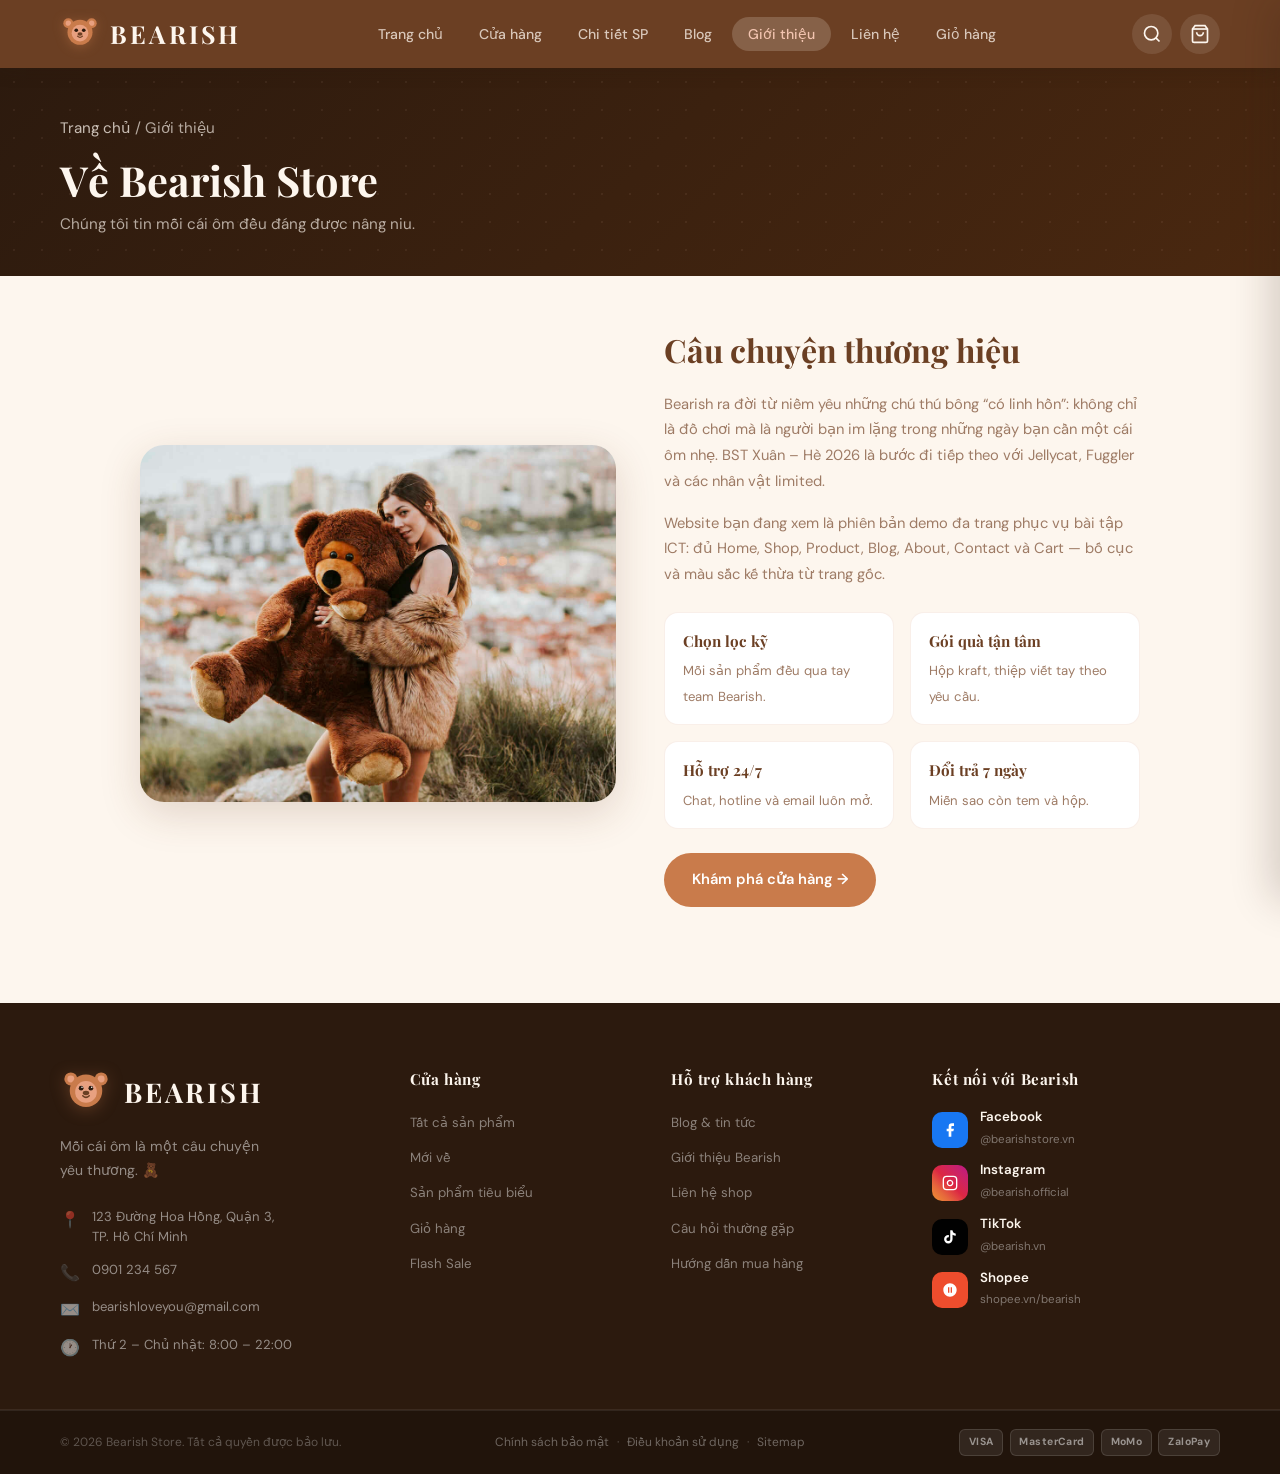
==== commit e76a5807: "Change src image" ====
--- a/about.html
+++ b/about.html
@@ -107,7 +107,7 @@
   <section class="about-section">
     <div class="about-grid">
       <div class="about-visual">
-        <img src="images/hero.jpg" alt="Bearish — gấu bông" loading="lazy"/>
+        <img src="hero.jpg" alt="Bearish — gấu bông" loading="lazy"/>
       </div>
       <div class="about-copy">
         <h2>Câu chuyện thương hiệu</h2>
